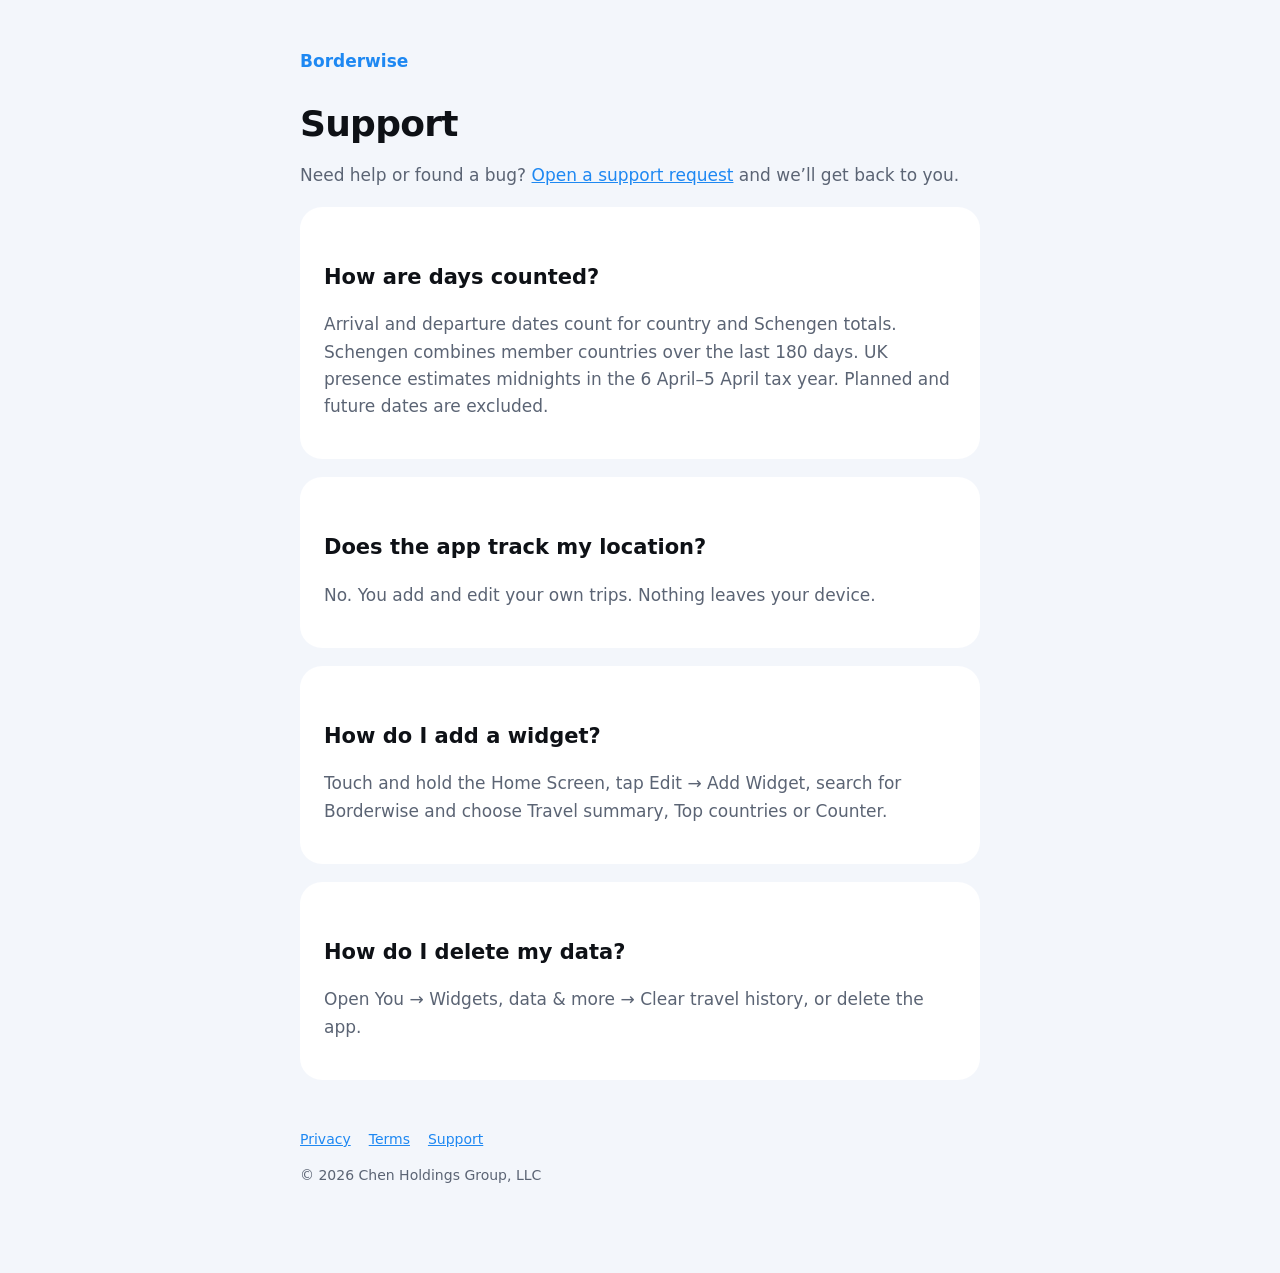
==== support.html @ de7f108b "Borderwise privacy, terms and support pages" ====
<!doctype html><html lang="en"><head><meta charset="utf-8"><meta name="viewport" content="width=device-width,initial-scale=1"><title>Support · Borderwise</title><link rel="stylesheet" href="style.css"></head><body><main><header><a href="./">Borderwise</a></header>
<h1>Support</h1><p>Need help or found a bug? <a href="https://github.com/benji-chen/borderwise-site/issues/new">Open a support request</a> and we’ll get back to you.</p>
<div class="card"><h2>How are days counted?</h2><p>Arrival and departure dates count for country and Schengen totals. Schengen combines member countries over the last 180 days. UK presence estimates midnights in the 6 April–5 April tax year. Planned and future dates are excluded.</p></div>
<div class="card"><h2>Does the app track my location?</h2><p>No. You add and edit your own trips. Nothing leaves your device.</p></div>
<div class="card"><h2>How do I add a widget?</h2><p>Touch and hold the Home Screen, tap Edit → Add Widget, search for Borderwise and choose Travel summary, Top countries or Counter.</p></div>
<div class="card"><h2>How do I delete my data?</h2><p>Open You → Widgets, data &amp; more → Clear travel history, or delete the app.</p></div>
<footer><nav><a href="./privacy.html">Privacy</a><a href="./terms.html">Terms</a><a href="./support.html">Support</a></nav><p>© 2026 Chen Holdings Group, LLC</p></footer></main></body></html>
---- style.css ----
:root{--bg:#F3F6FB;--fg:#0E1116;--muted:#5B6474;--accent:#1E88F2;--card:#FFFFFF}
@media (prefers-color-scheme: dark){:root{--bg:#0E1116;--fg:#F3F6FB;--muted:#9AA3B2;--card:#171B22}}
*{box-sizing:border-box}body{margin:0;background:var(--bg);color:var(--fg);font:17px/1.6 -apple-system,BlinkMacSystemFont,"Inter",system-ui,sans-serif}
main{max-width:720px;margin:0 auto;padding:48px 20px 72px}header a{color:var(--accent);text-decoration:none;font-weight:600}
h1{font-size:36px;line-height:1.15;letter-spacing:-.02em;margin:28px 0 8px}h2{font-size:21px;margin:32px 0 6px}
p,li{color:var(--muted)}.card{background:var(--card);border-radius:22px;padding:22px 24px;margin:18px 0}
a{color:var(--accent)}nav a{margin-right:18px}footer{margin-top:48px;font-size:14px;color:var(--muted)}
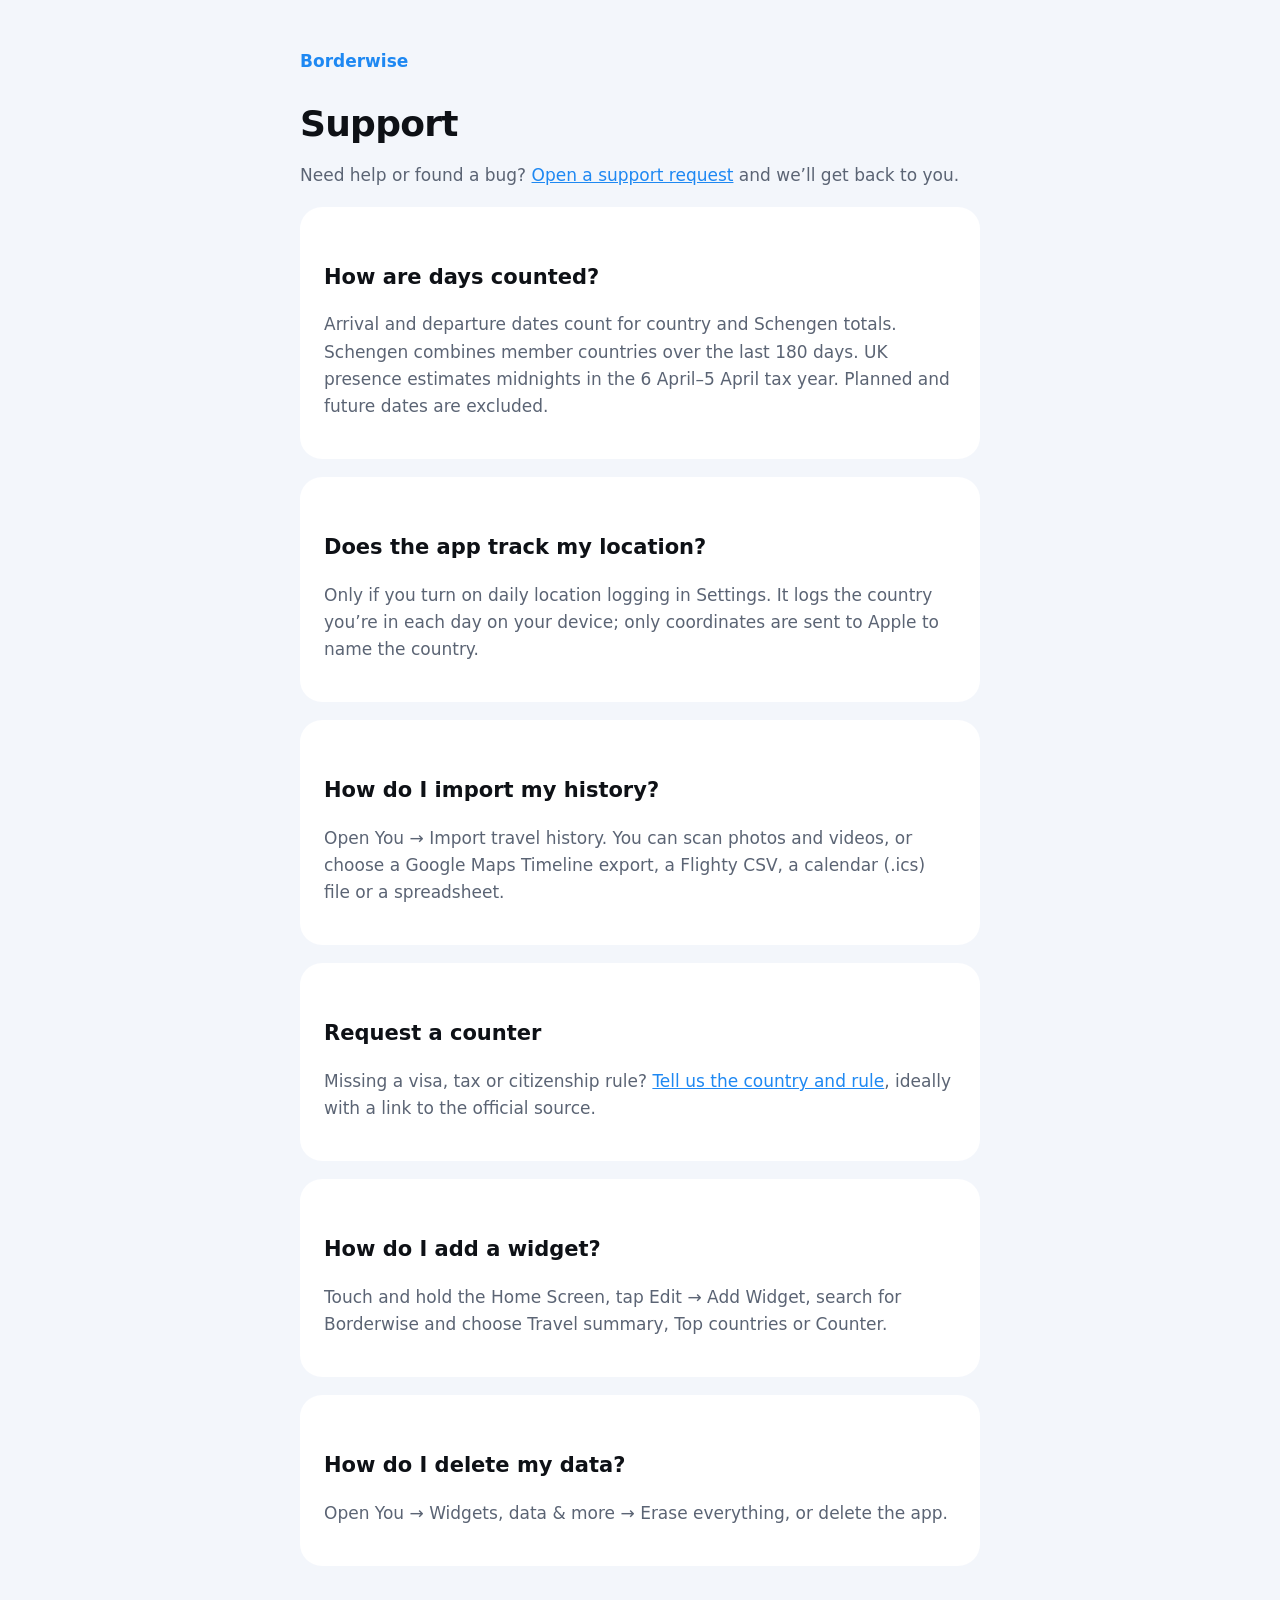
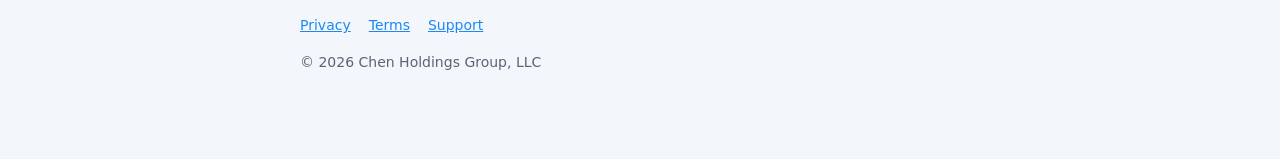
==== commit 2a99bb88: "Update support.html for 1.1 photo import, location logging and counter requests" ====
--- a/support.html
+++ b/support.html
@@ -1,7 +1,9 @@
 <!doctype html><html lang="en"><head><meta charset="utf-8"><meta name="viewport" content="width=device-width,initial-scale=1"><title>Support · Borderwise</title><link rel="stylesheet" href="style.css"></head><body><main><header><a href="./">Borderwise</a></header>
 <h1>Support</h1><p>Need help or found a bug? <a href="https://github.com/benji-chen/borderwise-site/issues/new">Open a support request</a> and we’ll get back to you.</p>
 <div class="card"><h2>How are days counted?</h2><p>Arrival and departure dates count for country and Schengen totals. Schengen combines member countries over the last 180 days. UK presence estimates midnights in the 6 April–5 April tax year. Planned and future dates are excluded.</p></div>
-<div class="card"><h2>Does the app track my location?</h2><p>No. You add and edit your own trips. Nothing leaves your device.</p></div>
+<div class="card"><h2>Does the app track my location?</h2><p>Only if you turn on daily location logging in Settings. It logs the country you’re in each day on your device; only coordinates are sent to Apple to name the country.</p></div>
+<div class="card"><h2>How do I import my history?</h2><p>Open You → Import travel history. You can scan photos and videos, or choose a Google Maps Timeline export, a Flighty CSV, a calendar (.ics) file or a spreadsheet.</p></div>
+<div class="card" id="request"><h2>Request a counter</h2><p>Missing a visa, tax or citizenship rule? <a href="https://github.com/benji-chen/borderwise-site/issues/new?title=Counter%20request">Tell us the country and rule</a>, ideally with a link to the official source.</p></div>
 <div class="card"><h2>How do I add a widget?</h2><p>Touch and hold the Home Screen, tap Edit → Add Widget, search for Borderwise and choose Travel summary, Top countries or Counter.</p></div>
-<div class="card"><h2>How do I delete my data?</h2><p>Open You → Widgets, data &amp; more → Clear travel history, or delete the app.</p></div>
+<div class="card"><h2>How do I delete my data?</h2><p>Open You → Widgets, data &amp; more → Erase everything, or delete the app.</p></div>
 <footer><nav><a href="./privacy.html">Privacy</a><a href="./terms.html">Terms</a><a href="./support.html">Support</a></nav><p>© 2026 Chen Holdings Group, LLC</p></footer></main></body></html>
